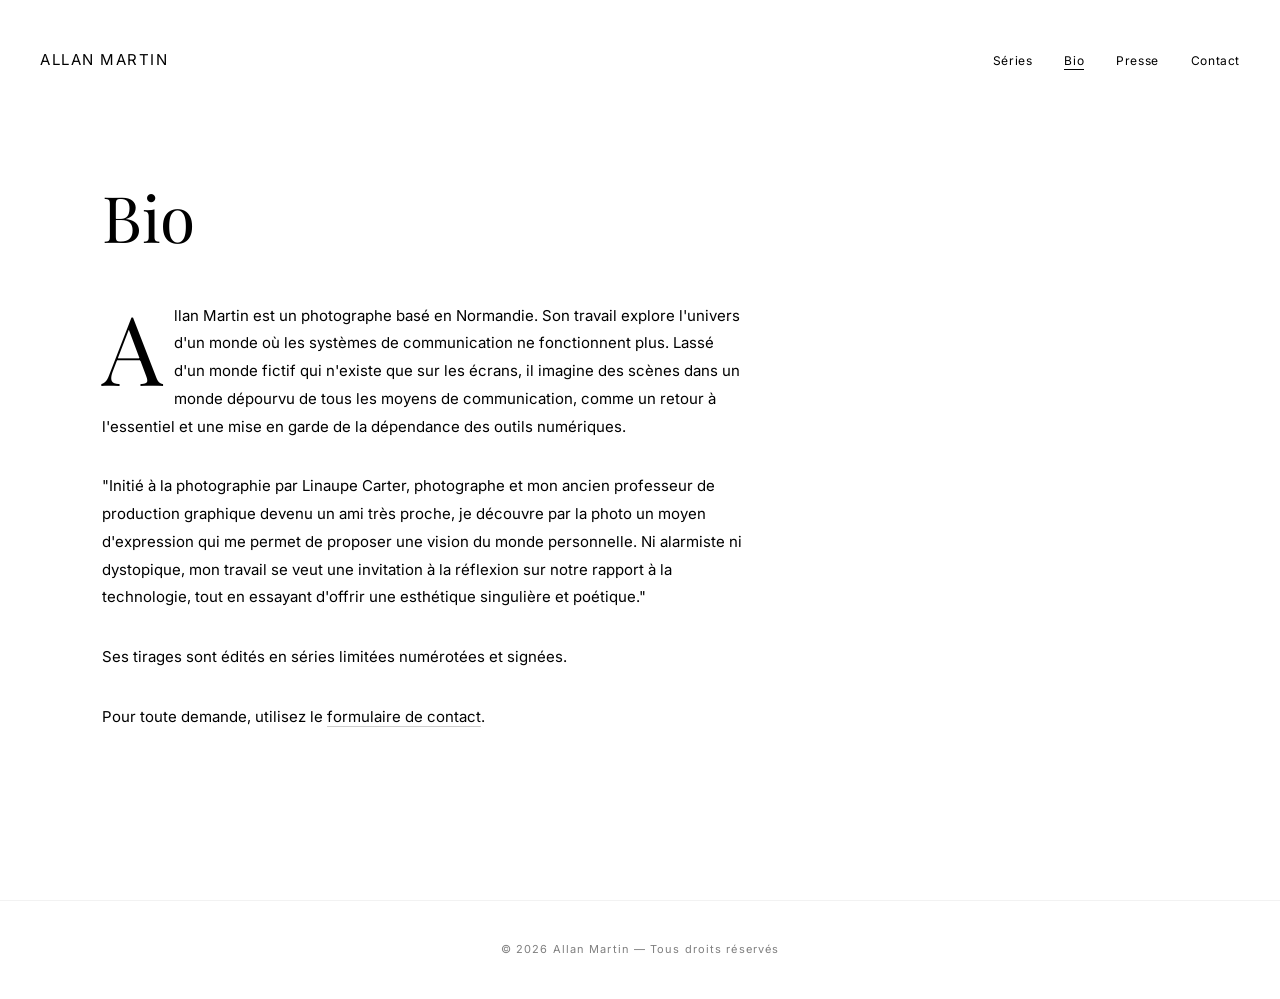
==== bio.html @ a8424986 "Renomme press → presse, redirige /press → /presse" ====
<!DOCTYPE html>
<html lang="fr">
<head>
  <meta charset="UTF-8" />
  <meta name="viewport" content="width=device-width, initial-scale=1.0" />
  <link rel="icon" type="image/svg+xml" href="favicon.svg" />
  <title>Biographie — Allan Martin Photographe</title>
  <meta name="description" content="Biographie d'Allan Martin, photographe basé en Normandie, lauréat 2026 de l'aide à la première exposition Surface Sans Cible. Séries en éditions limitées." />
  <link rel="canonical" href="https://www.allanmartin.fr/bio" />

  <!-- Open Graph -->
  <meta property="og:type"        content="profile" />
  <meta property="og:url"         content="https://www.allanmartin.fr/bio.html" />
  <meta property="og:title"       content="Biographie — Allan Martin Photographe" />
  <meta property="og:description" content="Biographie d'Allan Martin, photographe basé en Normandie, lauréat 2026 de l'aide à la première exposition Surface Sans Cible." />
  <meta property="og:image"       content="https://www.allanmartin.fr/images/Serie01-Signal-Perdu/sentinelle.webp" />
  <meta property="og:locale"      content="fr_FR" />
  <meta property="og:site_name"   content="Allan Martin Photographe" />

  <!-- Twitter Card -->
  <meta name="twitter:card"        content="summary_large_image" />
  <meta name="twitter:title"       content="Biographie — Allan Martin Photographe" />
  <meta name="twitter:description" content="Biographie d'Allan Martin, photographe basé en Normandie, lauréat 2026 de l'aide à la première exposition Surface Sans Cible." />
  <meta name="twitter:image"       content="https://www.allanmartin.fr/images/Serie01-Signal-Perdu/sentinelle.webp" />
  <link rel="preconnect" href="https://fonts.googleapis.com">
  <link rel="preconnect" href="https://fonts.gstatic.com" crossorigin>
  <link href="https://fonts.googleapis.com/css2?family=Inter:wght@300;400;500&family=Playfair+Display:ital,wght@0,400;0,500;0,600;1,400&display=swap" rel="stylesheet">
  <link rel="stylesheet" href="css/style.css" />
</head>
<body>

  <!-- ===== HEADER ===== -->
  <header class="site-header scrolled">
    <div class="header-inner">
      <a href="index.html" class="site-logo">Allan Martin</a>
      <button class="nav-toggle" aria-label="Ouvrir le menu" aria-expanded="false">
        <span></span><span></span><span></span>
      </button>
      <nav class="site-nav" role="navigation">
        <ul>
          <li><a href="index.html">Séries</a></li>
          <li><a href="bio.html" class="active">Bio</a></li>
          <li><a href="presse.html">Presse</a></li>
          <li><a href="contact.html">Contact</a></li>
        </ul>
      </nav>
    </div>
  </header>

  <!-- ===== CONTENT ===== -->
  <main class="page-wrapper">
    <h1 class="page-title">Bio</h1>
    <div class="page-body">
      <p>
        <span class="dropcap">A</span>llan Martin est un photographe basé en Normandie. Son travail explore l'univers d'un monde où les systèmes de communication ne fonctionnent plus. Lassé d'un monde fictif qui n'existe que sur les écrans, il imagine des scènes dans un monde dépourvu de tous les moyens de communication, comme un retour à l'essentiel et une mise en garde de la dépendance des outils numériques.</p>
      <p>

        "Initié à la photographie par Linaupe Carter, photographe et mon ancien professeur de production graphique devenu un ami très proche, je découvre par la photo un moyen d'expression qui me permet de proposer une vision du monde personnelle. Ni alarmiste ni dystopique, mon travail se veut une invitation à la réflexion sur notre rapport à la technologie, tout en essayant d'offrir une esthétique singulière et poétique."

      </p>
      <p>
        Ses tirages sont édités en séries limitées numérotées et signées.
      </p>
      <p>
        Pour toute demande, utilisez le
        <a href="contact.html">formulaire de contact</a>.
      </p>
    </div>
  </main>

  <!-- ===== FOOTER ===== -->
  <footer class="site-footer">
    <p>© <span id="year"></span> Allan Martin — Tous droits réservés</p>
  </footer>

  <script src="js/main.js"></script>
</body>
</html>
---- css/style.css ----
/* =========================================================
   RESET & BASE
   ========================================================= */
*, *::before, *::after {
  box-sizing: border-box;
  margin: 0;
  padding: 0;
}

:root {
  --color-bg:        #ffffff;
  --color-text:      #000000;
  --color-muted:     #7f7f7f;
  --color-accent:    #000000;
  --color-overlay:   rgba(255, 255, 255, 0.95);

  --font-sans:  'Inter', 'Helvetica Neue', Helvetica, Arial, sans-serif;
  --font-serif: 'Playfair Display', Georgia, 'Times New Roman', serif;

  --header-h:   120px;
  --gap:        120px;
  --transition: 0.45s cubic-bezier(0.4, 0, 0.2, 1);
}

html {
  scroll-behavior: smooth;
}

body {
  background: var(--color-bg);
  color: var(--color-text);
  font-family: var(--font-sans);
  font-size: 14px;
  line-height: 1.6;
  -webkit-font-smoothing: antialiased;
}

img {
  display: block;
  width: 100%;
  height: 100%;
  object-fit: cover;
}

a {
  color: inherit;
  text-decoration: none;
}

/* =========================================================
   HEADER
   ========================================================= */
.site-header {
  position: fixed;
  top: 0;
  left: 0;
  right: 0;
  z-index: 100;
  height: var(--header-h);
  display: flex;
  align-items: center;
  padding: 0 40px;
  background: var(--color-bg);
  transition: padding var(--transition), box-shadow var(--transition);
}

.site-header.scrolled {
  padding: 0 40px;
  box-shadow: 0 1px 0 rgba(0,0,0,0.05); /* very subtle border instead of blur */
}

.header-inner {
  display: flex;
  align-items: center;
  justify-content: space-between;
  width: 100%;
}

.site-logo {
  font-family: var(--font-sans);
  font-size: 15px;
  font-weight: 400;
  letter-spacing: 0.1em;
  color: var(--color-text);
  transition: opacity var(--transition);
  text-transform: uppercase;
}

.site-logo:hover {
  opacity: 0.7;
}

/* Nav */
.site-nav ul {
  display: flex;
  align-items: center;
  gap: 32px;
  list-style: none;
}

.site-nav ul a {
  font-size: 12px;
  font-weight: 400;
  letter-spacing: 0.05em;
  color: var(--color-text);
  transition: color var(--transition);
  position: relative;
  text-transform: none;
}

.site-nav ul a::after {
  content: '';
  position: absolute;
  bottom: -2px;
  left: 0;
  width: 0;
  height: 1px;
  background: var(--color-text);
  transition: width var(--transition);
}


.site-nav ul a:hover,
.site-nav ul a.active {
  color: var(--color-text);
}

.site-nav ul a:hover::after,
.site-nav ul a.active::after {
  width: 100%;
}

/* Hamburger */
.nav-toggle {
  display: none;
  flex-direction: column;
  justify-content: space-between;
  width: 24px;
  height: 16px;
  background: none;
  border: none;
  cursor: pointer;
  padding: 0;
}

.nav-toggle span {
  display: block;
  height: 1px;
  background: var(--color-text);
  transition: transform var(--transition), opacity var(--transition);
}


/* =========================================================
   HERO
   ========================================================= */
.hero {
  min-height: 50vh;
  display: flex;
  align-items: center;
  justify-content: center;
  padding: calc(var(--header-h) + 40px) 40px 60px;
  background: var(--color-bg);
  position: relative;
  overflow: hidden;
  text-align: center;
}

.hero-tagline {
  font-family: var(--font-serif);
  font-size: clamp(40px, 8vw, 110px);
  font-weight: 400;
  line-height: 1.05;
  letter-spacing: -0.02em;
  color: var(--color-text);
  position: relative;
  max-width: 1200px;
}

/* =========================================================
   SERIES GRID
   ========================================================= */
.series-grid {
  display: flex;
  overflow-x: auto;
  scroll-snap-type: x mandatory;
  scroll-behavior: smooth;
  gap: 120px;
  padding: 0 40px 60px;
  scrollbar-width: none; /* Hide scrollbar Firefox */
}
.series-grid::-webkit-scrollbar {
  display: none; /* Hide scrollbar Chrome/Safari */
}

.series-item {
  flex: 0 0 auto;
  width: min(800px, 85vw);
  position: relative;
  scroll-snap-align: center;
  display: flex;
  flex-direction: column;
}

.series-link {
  display: block;
  width: 100%;
  position: relative;
}

/* Image */
.series-image-wrap {
  width: 100%;
  aspect-ratio: 4 / 3;
  overflow: hidden;
  margin-bottom: 24px;
}

.series-image-wrap img {
  display: block;
  width: 100%;
  height: 100%;
  object-fit: cover;
  transition: transform 0.8s cubic-bezier(0.4, 0, 0.2, 1);
  filter: grayscale(10%);
}

.series-item:hover .series-image-wrap img {
  transform: scale(0.98);
  filter: grayscale(0%);
}

/* Overlay info -> under info */
.series-info {
  display: flex;
  flex-direction: row;
  align-items: center;
  justify-content: space-between;
}

.series-title {
  font-family: var(--font-sans);
  font-size: 14px;
  font-weight: 400;
  letter-spacing: 0.05em;
  color: var(--color-muted);
}

.series-cta {
  font-size: 12px;
  letter-spacing: 0.05em;
  color: var(--color-text);
  font-family: var(--font-sans);
}
.series-cta::after {
  content: ' \2192'; /* right arrow */
}

/* =========================================================
   CAROUSEL CONTROLS
   ========================================================= */
.carousel-controls {
  display: flex;
  align-items: center;
  justify-content: center;
  gap: 40px;
  padding-bottom: 120px;
}

.carousel-btn {
  background: none;
  border: none;
  font-size: 24px;
  color: var(--color-text);
  cursor: pointer;
  padding: 8px;
  opacity: 0.3;
  transition: opacity var(--transition);
}

.carousel-btn:hover {
  opacity: 1;
}

.carousel-label {
  font-family: var(--font-sans);
  font-size: 11px;
  letter-spacing: 0.2em;
  text-transform: uppercase;
  color: var(--color-text);
}

/* =========================================================
   FOOTER
   ========================================================= */
.site-footer {
  padding: 40px;
  text-align: center;
  font-size: 11px;
  letter-spacing: 0.1em;
  color: var(--color-muted);
  border-top: 1px solid rgba(0,0,0,0.05);
}

/* =========================================================
   LIGHTBOX
   ========================================================= */
.lightbox-overlay {
  position: fixed;
  inset: 0;
  background: rgba(255, 255, 255, 0.97);
  z-index: 200;
  opacity: 0;
  pointer-events: none;
  transition: opacity 0.4s ease;
}

.lightbox-overlay.active {
  opacity: 1;
  pointer-events: all;
}

.lightbox {
  position: fixed;
  inset: 0;
  z-index: 201;
  display: flex;
  align-items: center;
  justify-content: center;
  padding: 60px 40px;
  opacity: 0;
  pointer-events: none;
  transition: opacity 0.4s ease;
}

.lightbox:not([hidden]) {
  opacity: 1;
  pointer-events: all;
}

/* override hidden attribute */
.lightbox[hidden] {
  display: flex !important;
  opacity: 0;
  pointer-events: none;
}

.lightbox-figure {
  max-width: 90vw;
  max-height: 85vh;
  display: flex;
  flex-direction: column;
  align-items: center;
  gap: 12px;
}

.lightbox-figure img {
  max-width: 100%;
  max-height: 78vh;
  width: auto;
  height: auto;
  object-fit: contain;
}

.lightbox-figure figcaption {
  font-size: 12px;
  letter-spacing: 0.1em;
  color: var(--color-muted);
  text-align: center;
}

.lightbox-close,
.lightbox-prev,
.lightbox-next {
  position: fixed;
  background: none;
  border: none;
  color: var(--color-text);
  cursor: pointer;
  font-size: 24px;
  line-height: 1;
  padding: 12px;
  opacity: 0.5;
  transition: opacity 0.2s;
  z-index: 202;
}

.lightbox-close:hover,
.lightbox-prev:hover,
.lightbox-next:hover {
  opacity: 1;
}

.lightbox-close { top: 20px; right: 24px; font-size: 32px; }
.lightbox-prev  { top: 50%; left: 20px;  transform: translateY(-50%); }
.lightbox-next  { top: 50%; right: 20px; transform: translateY(-50%); }

/* =========================================================
   SERIES CAROUSEL (serie.html)
   ========================================================= */
.serie-fullscreen {
  position: absolute;
  top: 0;
  left: 0;
  width: 100vw;
  height: 100vh;
  background-color: #f4f4f4;
  display: flex;
  flex-direction: column;
  padding-top: 72px; /* espace pour le bouton FERMER */
}

body > .site-header {
  position: fixed;
}

.serie-fermer {
  position: fixed;
  top: 40px;
  left: 40px;
  z-index: 200;
  font-family: var(--font-sans);
  font-size: 11px;
  letter-spacing: 0.15em;
  text-transform: uppercase;
  color: var(--color-text);
  text-decoration: none;
  transition: opacity var(--transition);
}

.serie-fermer:hover {
  opacity: 0.6;
}

.fullscreen-carousel {
  flex: 1;
  position: relative;
  display: block;
  overflow: hidden;
  min-height: 0; /* important for flex shrink */
}

.fullscreen-carousel::-webkit-scrollbar {
  display: none;
}

.fullscreen-carousel img {
  position: absolute;
  top: 50%;
  left: 50%;
  transform: translate(-50%, -50%);
  width: 100%;
  height: 100%;
  object-fit: contain;
  padding: 0 8vw; /* Prevents overlap with arrows */
  opacity: 0;
  pointer-events: none;
  transition: opacity 0.35s ease-in-out;
}

.fullscreen-carousel img.active {
  opacity: 1;
  pointer-events: auto;
}

/* Info Bar — below the image */
.serie-info-bar {
  flex: 0 0 auto;
  padding: 20px 40px 28px;
  pointer-events: none;
  z-index: 100;
}

.serie-info-text {
  font-family: var(--font-sans);
  color: var(--color-text);
  pointer-events: auto;
  display: flex;
  flex-direction: column;
}

.serie-image-title {
  font-size: 14px;
  font-weight: 400;
  margin-bottom: 2px;
}

.serie-details {
  font-size: 11px;
  text-transform: uppercase;
  letter-spacing: 0.12em;
  opacity: 0.9;
  line-height: 1.4;
}

.serie-about {
  font-size: 11px;
  text-transform: uppercase;
  letter-spacing: 0.12em;
  opacity: 0.9;
  text-decoration: none;
  margin-top: 8px;
  transition: opacity var(--transition);
}

.serie-about:hover {
  opacity: 0.5;
}

/* Absolute Mid Nav (Left/Right Chevrons) */
.serie-nav-absolute {
  position: absolute;
  top: 50%;
  left: 0;
  width: 100%;
  pointer-events: none;
  display: flex;
  justify-content: space-between;
  padding: 0 40px;
  transform: translateY(-50%);
  z-index: 100;
}

.serie-nav-absolute button {
  background: none;
  border: none;
  color: rgba(0,0,0,0.35); /* Subtle dark gray */
  cursor: pointer;
  pointer-events: auto;
  display: flex;
  align-items: center;
  justify-content: center;
  padding: 12px;
  transition: color var(--transition);
}

.serie-nav-absolute button:hover {
  color: rgba(0,0,0,0.8);
}

/* =========================================================
   BIO / CONTACT / COMMISSIONS PAGES
   ========================================================= */
.page-wrapper {
  min-height: 100vh;
  padding-top: calc(var(--header-h) + 60px);
  padding-bottom: 80px;
  padding-left: clamp(32px, 8vw, 120px);
  padding-right: clamp(32px, 8vw, 120px);
}

.page-title {
  font-family: var(--font-serif);
  font-size: clamp(32px, 5vw, 64px);
  font-weight: 400;
  letter-spacing: -0.01em;
  line-height: 1.15;
  margin-bottom: 48px;
  color: var(--color-text);
}

.page-body {
  max-width: 640px;
}

.page-body p {
  font-family: var(--font-sans);
  font-size: 15px;
  line-height: 1.85;
  color: var(--color-text);
  margin-bottom: 32px;
}

.dropcap {
  float: left;
  font-family: var(--font-serif);
  font-size: 96px;
  line-height: 0.85;
  padding-top: 4px;
  padding-right: 12px;
  color: var(--color-text);
}

.page-body p a {
  color: var(--color-text);
  border-bottom: 1px solid rgba(0,0,0,0.2);
  transition: border-color var(--transition);
}

.page-body p a:hover {
  border-color: var(--color-text);
}

/* Contact form */
.contact-form {
  margin-top: 48px;
  display: flex;
  flex-direction: column;
  gap: 20px;
  max-width: 520px;
}

.form-group {
  display: flex;
  flex-direction: column;
  gap: 6px;
}

.form-group label {
  font-size: 11px;
  letter-spacing: 0.12em;
  text-transform: uppercase;
  color: var(--color-muted);
}

.form-group input,
.form-group textarea {
  background: transparent;
  border: none;
  border-bottom: 1px solid rgba(0,0,0,0.18);
  color: var(--color-text);
  font-family: var(--font-sans);
  font-size: 14px;
  padding: 10px 0;
  outline: none;
  transition: border-color var(--transition);
  resize: none;
}

.form-group input::placeholder,
.form-group textarea::placeholder {
  color: rgba(107, 103, 99, 0.5);
}

.form-group input:focus,
.form-group textarea:focus {
  border-bottom-color: var(--color-text);
}

.form-group textarea {
  min-height: 120px;
}

.btn-submit {
  align-self: flex-start;
  background: none;
  border: 1px solid rgba(0,0,0,0.25);
  color: var(--color-text);
  font-family: var(--font-sans);
  font-size: 11px;
  letter-spacing: 0.14em;
  text-transform: uppercase;
  padding: 14px 32px;
  cursor: pointer;
  transition: background var(--transition), color var(--transition), border-color var(--transition);
}

.btn-submit:hover {
  background: var(--color-text);
  color: var(--color-bg);
  border-color: var(--color-text);
}

.btn-submit:disabled {
  opacity: 0.5;
  cursor: not-allowed;
}

/* Feedback message */
.form-feedback {
  font-size: 13px;
  line-height: 1.5;
  min-height: 20px;
  margin-top: 4px;
}

.form-feedback--ok  { color: #2d6a2d; }
.form-feedback--err { color: #b03030; }

/* Honeypot — invisible pour les humains */
.hp-field {
  position: absolute;
  left: -9999px;
  width: 1px;
  height: 1px;
  overflow: hidden;
  opacity: 0;
  pointer-events: none;
}

/* =========================================================
   FADE-IN ON SCROLL (via IntersectionObserver in main.js)
   ========================================================= */
.fade-in {
  opacity: 0;
  transform: translateY(16px);
  transition: opacity 0.7s ease, transform 0.7s ease;
}

.fade-in.visible {
  opacity: 1;
  transform: translateY(0);
}

/* =========================================================
   RESPONSIVE
   ========================================================= */
@media (max-width: 900px) {
  .series-grid {
    grid-template-columns: repeat(2, 1fr);
  }

  .series-item:first-child {
    grid-column: span 2;
  }

  .serie-gallery {
    columns: 2;
  }
}

@media (max-width: 640px) {
  :root { --header-h: 60px; }

  .site-header { padding: 0 20px; }

  /* Mobile nav */
  .nav-toggle {
    display: flex;
    z-index: 110;
  }

  .site-nav {
    position: fixed;
    inset: 0;
    background: var(--color-bg);
    display: flex;
    flex-direction: column;
    align-items: center;
    justify-content: center;
    gap: 40px;
    transform: translateX(100%);
    transition: transform var(--transition);
    z-index: 105;
    border-top: 1px solid rgba(0,0,0,0.08);
    text-align: center;
  }

  .site-nav.open {
    transform: translateX(0);
  }

  .site-nav ul a {
    font-size: 20px;
    letter-spacing: 0.08em;
  }

  .site-nav ul {
    flex-direction: column;
    gap: 32px;
  }

  .nav-toggle[aria-expanded="true"] span:nth-child(1) {
    transform: translateY(7px) rotate(45deg);
  }
  .nav-toggle[aria-expanded="true"] span:nth-child(2) {
    opacity: 0;
  }
  .nav-toggle[aria-expanded="true"] span:nth-child(3) {
    transform: translateY(-7px) rotate(-45deg);
  }

  .series-grid {
    gap: 20px;
    padding: 0 20px 40px;
  }

  .carousel-controls {
    padding-bottom: 80px;
    gap: 24px;
  }

  .series-item {
    width: 85vw;
  }

  .serie-fermer {
    top: 20px; left: 20px;
  }
  .serie-info-bar {
    padding: 14px 20px 20px;
  }
  .serie-nav-absolute {
    padding: 0 10px;
  }
  .fullscreen-carousel img {
    height: 70vh;
  }

  .page-wrapper {
    padding-left: 20px;
    padding-right: 20px;
  }

  .lightbox-prev { left: 8px; }
  .lightbox-next { right: 8px; }
}

/* =========================================================
   PRESS PAGE
   ========================================================= */
.press-section {
  margin-bottom: 72px;
}

.press-section-title {
  font-family: var(--font-sans);
  font-size: 11px;
  font-weight: 400;
  letter-spacing: 0.18em;
  text-transform: uppercase;
  color: var(--color-muted);
  margin-bottom: 32px;
  padding-bottom: 16px;
  border-bottom: 1px solid rgba(0,0,0,0.07);
}

.press-list {
  list-style: none;
  display: flex;
  flex-direction: column;
}

.press-item {
  display: flex;
  flex-direction: column;
  gap: 6px;
  padding: 28px 0;
  border-bottom: 1px solid rgba(0,0,0,0.07);
}

.press-item-header {
  display: flex;
  align-items: baseline;
  gap: 16px;
}

.press-item-publication {
  font-family: var(--font-sans);
  font-size: 11px;
  font-weight: 500;
  letter-spacing: 0.12em;
  text-transform: uppercase;
  color: var(--color-text);
}

.press-item-date {
  font-family: var(--font-sans);
  font-size: 11px;
  letter-spacing: 0.08em;
  color: var(--color-muted);
}

.press-item-title {
  font-family: var(--font-serif);
  font-size: clamp(15px, 2vw, 19px);
  font-weight: 400;
  color: var(--color-text);
  line-height: 1.4;
  transition: opacity var(--transition);
  width: fit-content;
}

.press-item-title:hover {
  opacity: 0.5;
}

.press-item-expo,
.press-item-desc {
  font-family: var(--font-sans);
  font-size: 12px;
  letter-spacing: 0.04em;
  color: var(--color-muted);
  font-style: italic;
}

.press-download {
  display: inline-flex;
  align-items: center;
  gap: 8px;
  font-family: var(--font-sans);
  font-size: 11px;
  letter-spacing: 0.12em;
  text-transform: uppercase;
  color: var(--color-text);
  margin-top: 4px;
  transition: opacity var(--transition);
  width: fit-content;
}

.press-download:hover {
  opacity: 0.5;
}

/* =========================================================
   ABOUT MODAL (serie.html)
   ========================================================= */
.about-modal {
  position: fixed;
  inset: 0;
  background: var(--color-overlay);
  z-index: 300;
  display: flex;
  align-items: center;
  justify-content: center;
  opacity: 0;
  pointer-events: none;
  transition: opacity var(--transition);
}

.about-modal.active {
  opacity: 1;
  pointer-events: all;
}

.about-modal[hidden] {
  display: flex !important;
  opacity: 0;
  pointer-events: none;
}

.about-modal-content {
  max-width: 600px;
  padding: 40px;
  text-align: center;
}

.about-modal-title {
  font-family: var(--font-serif);
  font-size: 32px;
  margin-bottom: 24px;
}

.about-modal-text {
  font-family: var(--font-sans);
  font-size: 14px;
  line-height: 1.8;
  color: var(--color-text);
  text-align: left;
}

.about-modal-close {
  position: absolute;
  top: 40px;
  right: 40px;
  background: none;
  border: none;
  font-size: 24px;
  cursor: pointer;
  color: var(--color-text);
  opacity: 0.5;
  transition: opacity var(--transition);
}

.about-modal-close:hover {
  opacity: 1;
}
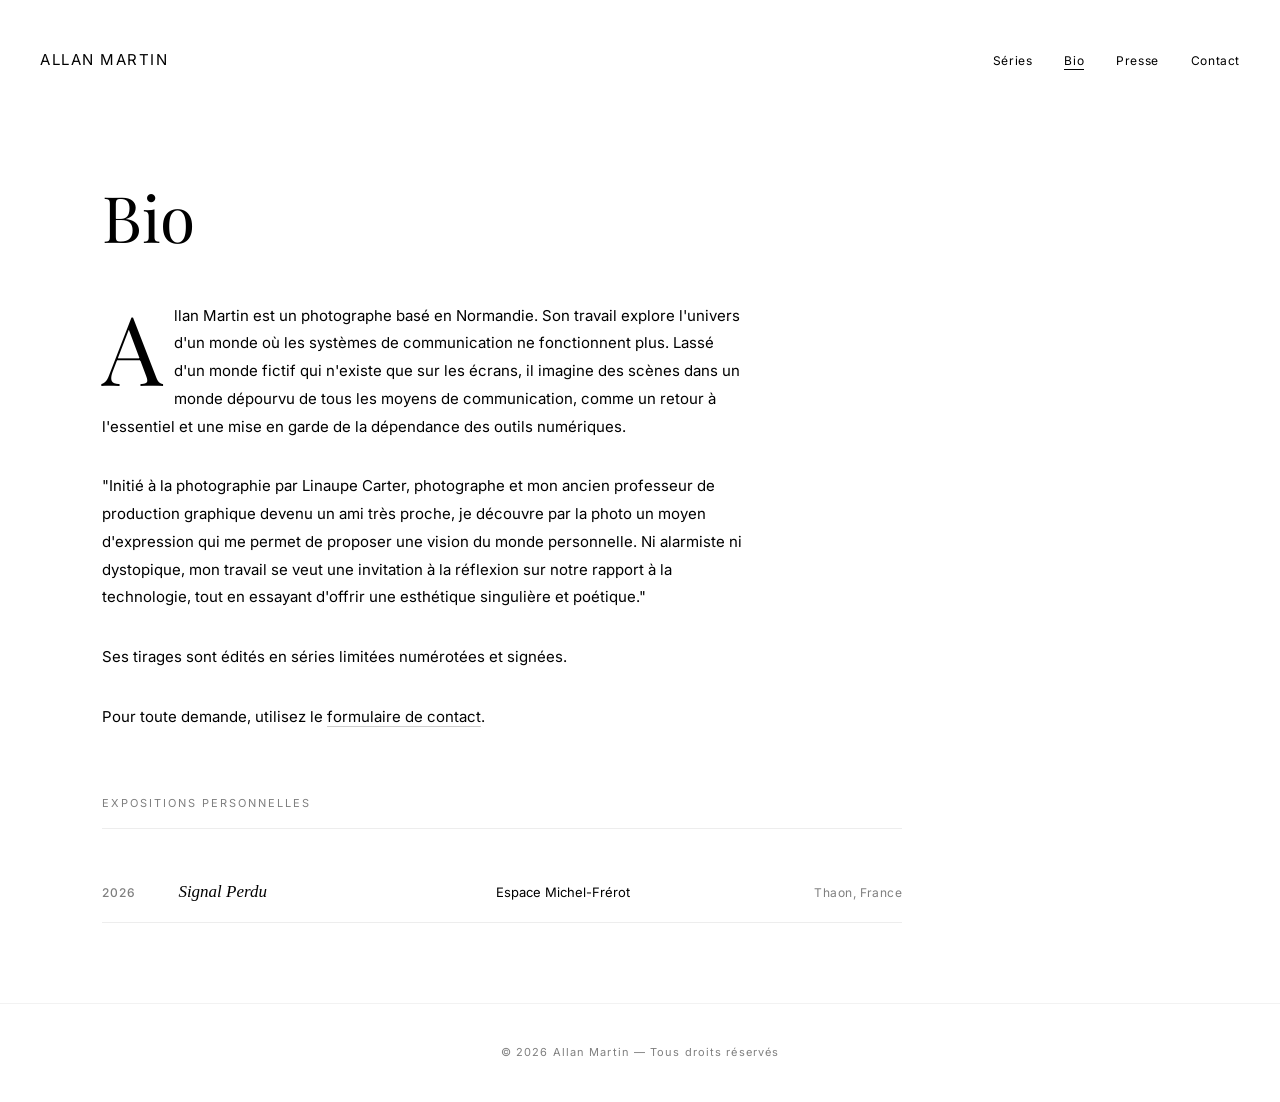
==== commit 1cb20bad: "«exposition »" ====
--- a/bio.html
+++ b/bio.html
@@ -4,7 +4,7 @@
   <meta charset="UTF-8" />
   <meta name="viewport" content="width=device-width, initial-scale=1.0" />
   <link rel="icon" type="image/svg+xml" href="favicon.svg" />
-  <title>Biographie — Allan Martin Photographe</title>
+  <title>Biographie — Allan Martin</title>
   <meta name="description" content="Biographie d'Allan Martin, photographe basé en Normandie, lauréat 2026 de l'aide à la première exposition Surface Sans Cible. Séries en éditions limitées." />
   <link rel="canonical" href="https://www.allanmartin.fr/bio" />
 
@@ -32,13 +32,13 @@
   <!-- ===== HEADER ===== -->
   <header class="site-header scrolled">
     <div class="header-inner">
-      <a href="index.html" class="site-logo">Allan Martin</a>
+      <a href="/" class="site-logo">Allan Martin</a>
       <button class="nav-toggle" aria-label="Ouvrir le menu" aria-expanded="false">
         <span></span><span></span><span></span>
       </button>
       <nav class="site-nav" role="navigation">
         <ul>
-          <li><a href="index.html">Séries</a></li>
+          <li><a href="/">Séries</a></li>
           <li><a href="bio.html" class="active">Bio</a></li>
           <li><a href="presse.html">Presse</a></li>
           <li><a href="contact.html">Contact</a></li>
@@ -66,6 +66,22 @@
         <a href="contact.html">formulaire de contact</a>.
       </p>
     </div>
+
+    <!-- ===== EXPOSITIONS PERSONNELLES ===== -->
+    <section class="expo-section fade-in">
+      <h2 class="expo-section-title">Expositions personnelles</h2>
+      <ul class="expo-list" role="list">
+
+        <li class="expo-item">
+          <span class="expo-year">2026</span>
+          <span class="expo-title"><em>Signal Perdu</em></span>
+          <span class="expo-venue">Espace Michel-Frérot</span>
+          <span class="expo-location">Thaon, France</span>
+        </li>
+
+      </ul>
+    </section>
+
   </main>
 
   <!-- ===== FOOTER ===== -->
--- a/css/style.css
+++ b/css/style.css
@@ -536,6 +536,28 @@
 
 .serie-nav-absolute button:hover {
   color: rgba(0,0,0,0.8);
+}
+
+/* Nav mobile sous les photos (masquée sur desktop) */
+.serie-nav-mobile {
+  display: none;
+}
+.serie-nav-mobile button {
+  background: none;
+  border: none;
+  cursor: pointer;
+  color: var(--color-text);
+  padding: 10px;
+  display: flex;
+  align-items: center;
+  justify-content: center;
+}
+.serie-nav-mobile-counter {
+  font-family: var(--font-sans);
+  font-size: 12px;
+  font-weight: 400;
+  letter-spacing: 0.1em;
+  color: var(--color-muted);
 }
 
 /* =========================================================
@@ -797,6 +819,17 @@
     height: 70vh;
   }
 
+  /* Masque les flèches superposées, affiche la nav mobile sous les photos */
+  .serie-nav-absolute { display: none; }
+  .serie-nav-mobile {
+    display: flex;
+    align-items: center;
+    justify-content: space-between;
+    padding: 14px 32px;
+    background: var(--color-bg);
+    border-top: 1px solid rgba(0,0,0,0.07);
+  }
+
   .page-wrapper {
     padding-left: 20px;
     padding-right: 20px;
@@ -804,6 +837,86 @@
 
   .lightbox-prev { left: 8px; }
   .lightbox-next { right: 8px; }
+}
+
+/* =========================================================
+   BIO PAGE — EXPOSITIONS
+   ========================================================= */
+.expo-section {
+  margin-top: 64px;
+  max-width: 800px;
+}
+
+.expo-section-title {
+  font-family: var(--font-sans);
+  font-size: 11px;
+  font-weight: 400;
+  letter-spacing: 0.18em;
+  text-transform: uppercase;
+  color: var(--color-muted);
+  margin-bottom: 32px;
+  padding-bottom: 16px;
+  border-bottom: 1px solid rgba(0,0,0,0.07);
+}
+
+.expo-list {
+  list-style: none;
+  display: flex;
+  flex-direction: column;
+}
+
+.expo-item {
+  display: grid;
+  grid-template-columns: 52px 1fr 1fr auto;
+  align-items: baseline;
+  gap: 12px 24px;
+  padding: 18px 0;
+  border-bottom: 1px solid rgba(0,0,0,0.07);
+}
+
+.expo-year {
+  font-family: var(--font-sans);
+  font-size: 12px;
+  font-weight: 500;
+  letter-spacing: 0.06em;
+  color: var(--color-muted);
+}
+
+.expo-title {
+  font-family: var(--font-serif);
+  font-size: clamp(14px, 1.6vw, 17px);
+  font-weight: 400;
+  color: var(--color-text);
+  line-height: 1.4;
+}
+
+.expo-venue {
+  font-family: var(--font-sans);
+  font-size: 13px;
+  color: var(--color-text);
+}
+
+.expo-location {
+  font-family: var(--font-sans);
+  font-size: 12px;
+  letter-spacing: 0.04em;
+  color: var(--color-muted);
+  white-space: nowrap;
+}
+
+@media (max-width: 600px) {
+  .expo-item {
+    grid-template-columns: 44px 1fr;
+    grid-template-rows: auto auto;
+  }
+
+  .expo-venue {
+    grid-column: 2;
+  }
+
+  .expo-location {
+    grid-column: 2;
+  }
 }
 
 /* =========================================================
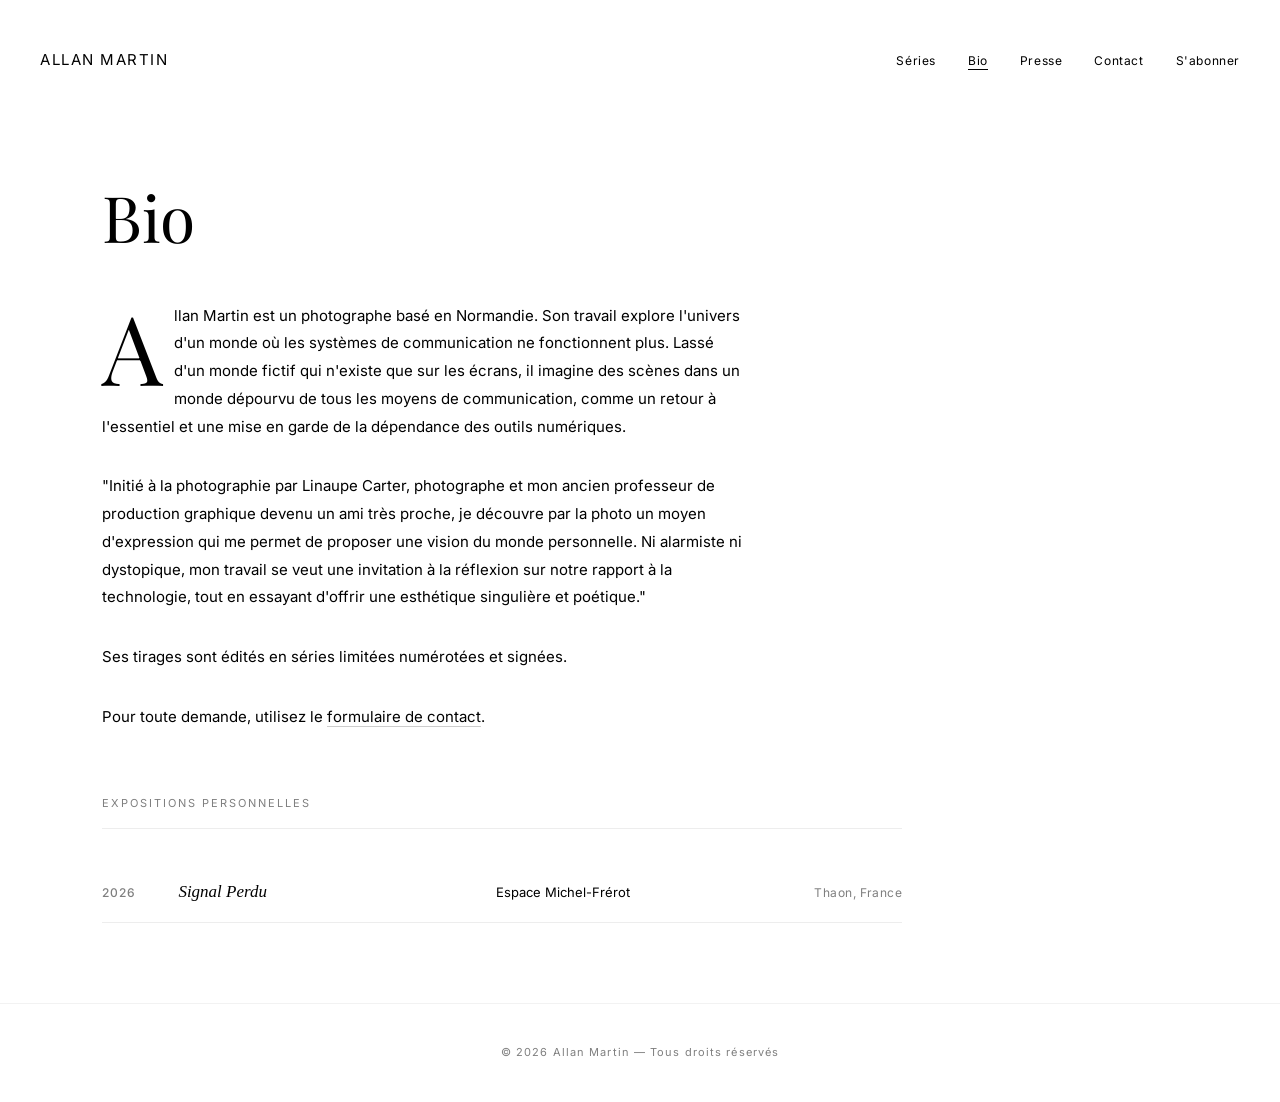
==== commit 7ce80091: "ajout newletter brevo" ====
--- a/bio.html
+++ b/bio.html
@@ -42,6 +42,7 @@
           <li><a href="bio.html" class="active">Bio</a></li>
           <li><a href="presse.html">Presse</a></li>
           <li><a href="contact.html">Contact</a></li>
+          <li><a href="#newsletter-modal" class="js-newsletter-open">S'abonner</a></li>
         </ul>
       </nav>
     </div>
@@ -84,6 +85,62 @@
 
   </main>
 
+  <div class="newsletter-modal" id="newsletter-modal" hidden aria-hidden="true">
+    <div class="newsletter-modal__backdrop" data-newsletter-close></div>
+    <div class="newsletter-modal__panel" role="dialog" aria-modal="true" aria-labelledby="newsletter-modal-title">
+      <button type="button" class="newsletter-modal__close" id="newsletter-modal-close" aria-label="Fermer" data-newsletter-close>&times;</button>
+      <h2 id="newsletter-modal-title">S'abonner à la newsletter</h2>
+      <p>Recevez les annonces de nouvelles séries, expositions et disponibilités de tirages.</p>
+
+      <form
+        class="inscription-form"
+        id="inscription-form"
+        method="post"
+        action="inscription.php"
+        novalidate
+      >
+        <div class="hp-field" aria-hidden="true">
+          <label for="inscription_website">Ne pas remplir</label>
+          <input
+            type="text"
+            id="inscription_website"
+            name="website"
+            tabindex="-1"
+            autocomplete="off"
+          />
+        </div>
+
+        <input type="hidden" id="inscription_time" name="inscription_time" value="" />
+
+        <label for="inscription_email" class="sr-only">Adresse e-mail</label>
+        <input
+          type="email"
+          id="inscription_email"
+          name="email"
+          placeholder="votre@email.com"
+          autocomplete="email"
+          required
+        />
+
+        <div class="inscription-consent">
+          <input
+            type="checkbox"
+            id="inscription_consent"
+            name="consent"
+            value="1"
+            required
+          />
+          <label for="inscription_consent">
+            J'accepte de recevoir la newsletter et je peux me desinscrire a tout moment.
+          </label>
+        </div>
+
+        <button type="submit" class="btn-submit">S'inscrire</button>
+        <p class="form-feedback" id="inscription-feedback" aria-live="polite"></p>
+      </form>
+    </div>
+  </div>
+
   <!-- ===== FOOTER ===== -->
   <footer class="site-footer">
     <p>© <span id="year"></span> Allan Martin — Tous droits réservés</p>
--- a/css/style.css
+++ b/css/style.css
@@ -708,6 +708,119 @@
   overflow: hidden;
   opacity: 0;
   pointer-events: none;
+}
+
+.sr-only {
+  position: absolute;
+  width: 1px;
+  height: 1px;
+  padding: 0;
+  margin: -1px;
+  overflow: hidden;
+  clip: rect(0, 0, 0, 0);
+  white-space: nowrap;
+  border: 0;
+}
+
+.newsletter-modal {
+  position: fixed;
+  inset: 0;
+  z-index: 400;
+  display: grid;
+  place-items: center;
+}
+
+.newsletter-modal[hidden] {
+  display: none;
+}
+
+.newsletter-modal__backdrop {
+  position: absolute;
+  inset: 0;
+  background: rgba(0, 0, 0, 0.45);
+}
+
+.newsletter-modal__panel {
+  position: relative;
+  width: min(640px, calc(100vw - 40px));
+  background: #ffffff;
+  border: 1px solid rgba(0,0,0,0.15);
+  padding: 28px;
+  box-shadow: 0 24px 50px rgba(0, 0, 0, 0.2);
+}
+
+.newsletter-modal__close {
+  position: absolute;
+  top: 10px;
+  right: 10px;
+  border: none;
+  background: transparent;
+  color: var(--color-muted);
+  font-size: 26px;
+  line-height: 1;
+  cursor: pointer;
+  padding: 8px;
+}
+
+.newsletter-modal__close:hover {
+  color: var(--color-text);
+}
+
+.newsletter-modal__panel h2 {
+  font-family: var(--font-serif);
+  font-size: clamp(24px, 3vw, 32px);
+  line-height: 1.15;
+  margin-bottom: 8px;
+}
+
+.newsletter-modal__panel > p {
+  font-size: 13px;
+  color: var(--color-muted);
+  margin-bottom: 16px;
+}
+
+.inscription-form {
+  display: grid;
+  grid-template-columns: 1fr auto;
+  gap: 12px;
+  align-items: end;
+}
+
+.inscription-form input[type="email"] {
+  background: transparent;
+  border: none;
+  border-bottom: 1px solid rgba(0,0,0,0.2);
+  color: var(--color-text);
+  font-family: var(--font-sans);
+  font-size: 14px;
+  padding: 12px 0;
+  outline: none;
+  transition: border-color var(--transition);
+}
+
+.inscription-form input[type="email"]:focus {
+  border-bottom-color: var(--color-text);
+}
+
+.inscription-consent {
+  grid-column: 1 / -1;
+  display: flex;
+  align-items: flex-start;
+  gap: 10px;
+}
+
+.inscription-consent input[type="checkbox"] {
+  margin-top: 3px;
+}
+
+.inscription-consent label {
+  font-size: 12px;
+  line-height: 1.45;
+  color: var(--color-muted);
+}
+
+.inscription-form .form-feedback {
+  grid-column: 1 / -1;
 }
 
 /* =========================================================
@@ -835,6 +948,15 @@
     padding-right: 20px;
   }
 
+  .newsletter-modal__panel {
+    width: calc(100vw - 24px);
+    padding: 20px 16px 16px;
+  }
+
+  .inscription-form {
+    grid-template-columns: 1fr;
+  }
+
   .lightbox-prev { left: 8px; }
   .lightbox-next { right: 8px; }
 }
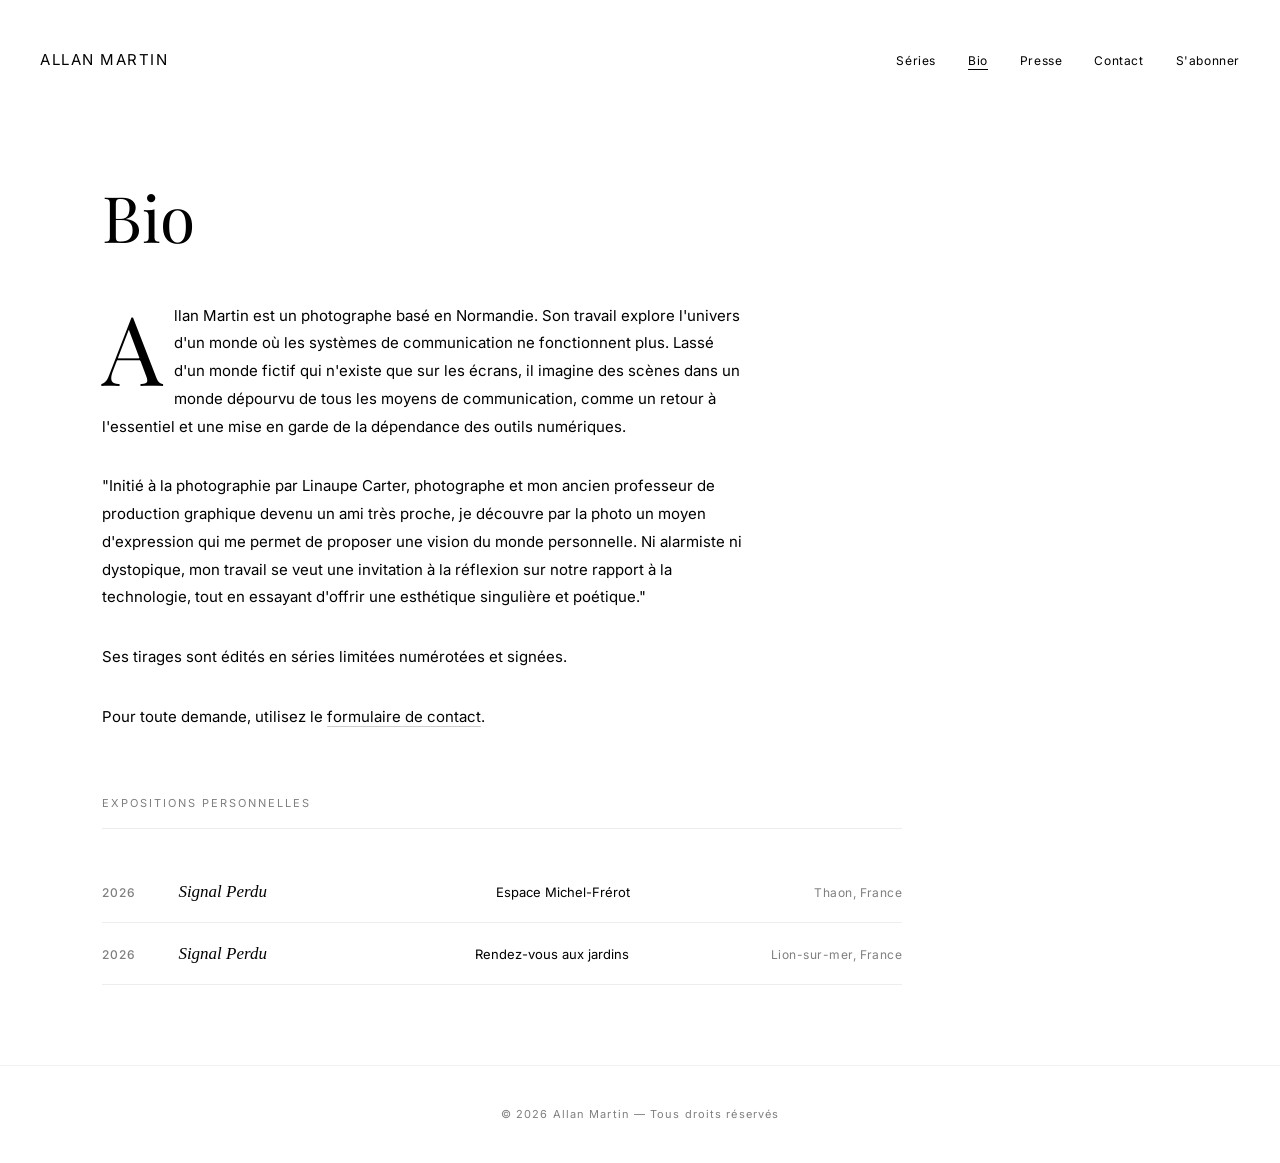
==== commit 87fbe812: "ajout expo lion" ====
--- a/bio.html
+++ b/bio.html
@@ -1,6 +1,22 @@
 <!DOCTYPE html>
 <html lang="fr">
 <head>
+<!-- Matomo -->
+<script>
+  var _paq = window._paq = window._paq || [];
+  /* tracker methods like "setCustomDimension" should be called before "trackPageView" */
+  _paq.push(['trackPageView']);
+  _paq.push(['enableLinkTracking']);
+  (function() {
+    var u="//www.traffic.allanmartin.fr/";
+    _paq.push(['setTrackerUrl', u+'matomo.php']);
+    _paq.push(['setSiteId', '2']);
+    var d=document, g=d.createElement('script'), s=d.getElementsByTagName('script')[0];
+    g.async=true; g.src=u+'matomo.js'; s.parentNode.insertBefore(g,s);
+  })();
+</script>
+<!-- End Matomo Code -->
+
   <meta charset="UTF-8" />
   <meta name="viewport" content="width=device-width, initial-scale=1.0" />
   <link rel="icon" type="image/svg+xml" href="favicon.svg" />
@@ -80,6 +96,13 @@
           <span class="expo-location">Thaon, France</span>
         </li>
 
+        <li class="expo-item">
+          <span class="expo-year">2026</span>
+          <span class="expo-title"><em>Signal Perdu</em></span>
+          <span class="expo-venue">Rendez-vous aux jardins</span>
+          <span class="expo-location">Lion-sur-mer, France</span>
+        </li>
+
       </ul>
     </section>
 
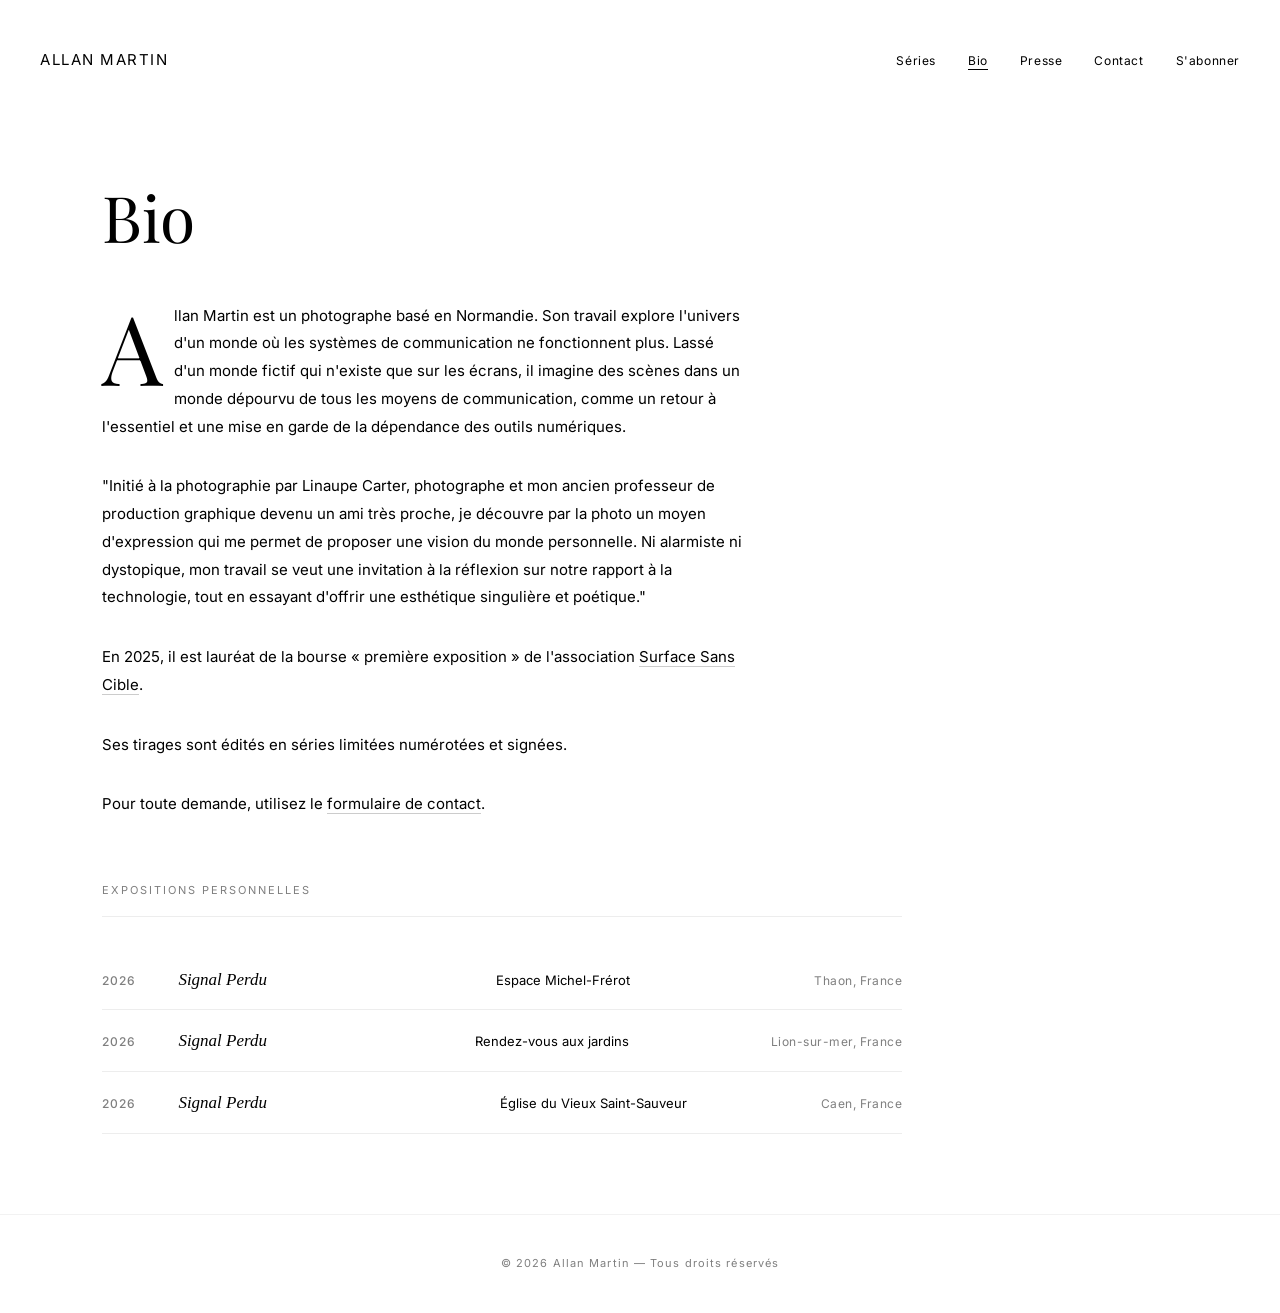
==== commit bb48d035: "ajout expo Caen et bourse Surface Sans Cible Co-Authored-By: Claude Opus 5.5 <noreply@anthropic.com>" ====
--- a/bio.html
+++ b/bio.html
@@ -76,6 +76,10 @@
 
       </p>
       <p>
+        En 2025, il est lauréat de la bourse « première exposition » de l'association
+        <a href="https://surfacesanscible.fr/" target="_blank" rel="noopener noreferrer">Surface Sans Cible</a>.
+      </p>
+      <p>
         Ses tirages sont édités en séries limitées numérotées et signées.
       </p>
       <p>
@@ -101,6 +105,13 @@
           <span class="expo-title"><em>Signal Perdu</em></span>
           <span class="expo-venue">Rendez-vous aux jardins</span>
           <span class="expo-location">Lion-sur-mer, France</span>
+        </li>
+
+        <li class="expo-item">
+          <span class="expo-year">2026</span>
+          <span class="expo-title"><em>Signal Perdu</em></span>
+          <span class="expo-venue">Église du Vieux Saint-Sauveur</span>
+          <span class="expo-location">Caen, France</span>
         </li>
 
       </ul>
